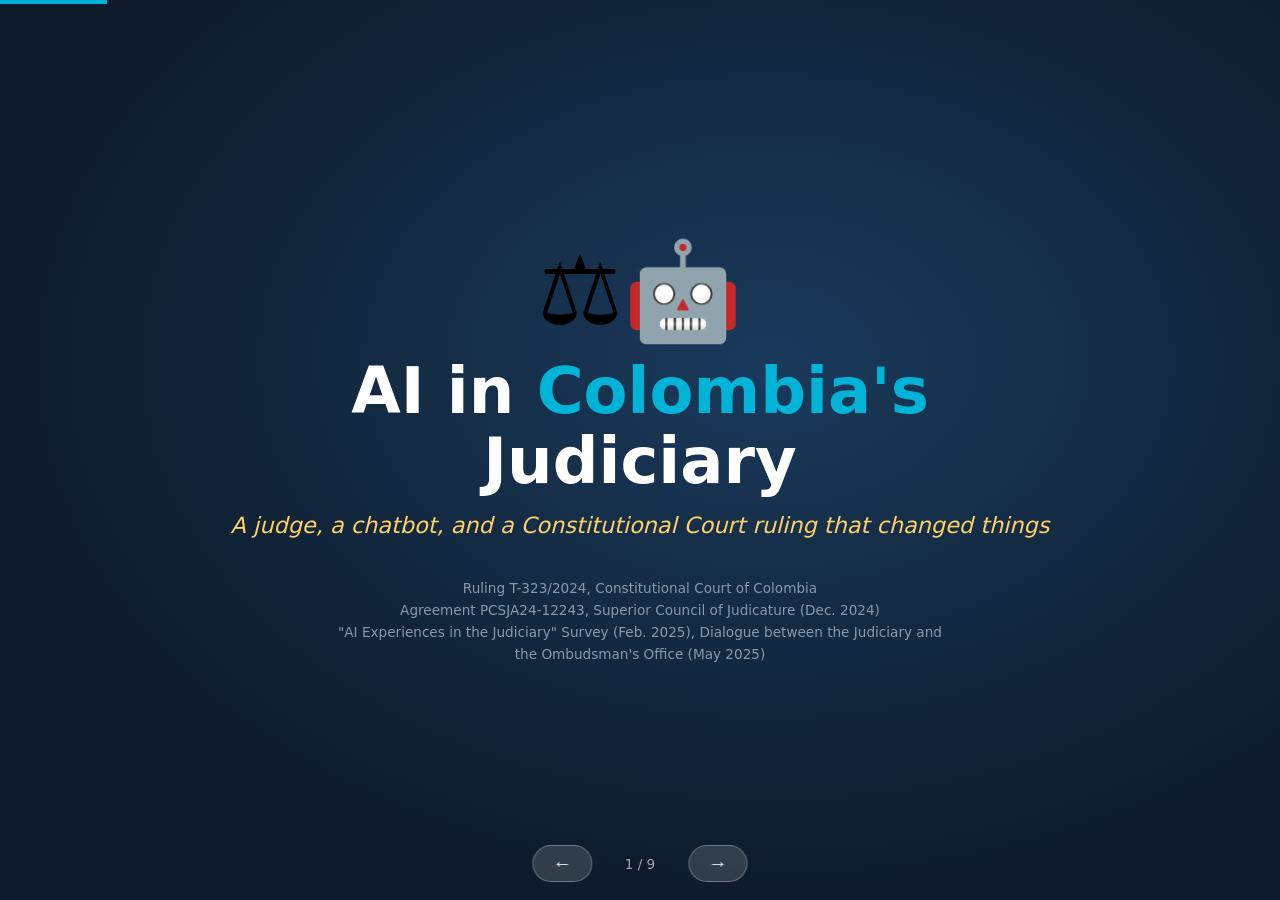
==== AI_Colombia_Judiciary.html @ 5d081150 "feat: add interactive HTML presentation on AI in Colombia's Judiciary Self-contained slideshow built" ====
<!doctype html>
<html lang="en">
  <head>
    <meta charset="UTF-8" />
    <meta name="viewport" content="width=device-width, initial-scale=1.0" />
    <title>AI in Colombia's Judiciary</title>
    <link rel="stylesheet" href="styles.css" />
  </head>
  <body>
    <div id="progress"></div>

    <div id="deck">

      <div class="slide active" id="s1">
        <div class="emoji-header">⚖️🤖</div>
        <h1>AI in <span>Colombia's</span><br />Judiciary</h1>
        <p class="subtitle">A judge, a chatbot, and a Constitutional Court ruling that changed things</p>
        <p class="sources">
          Ruling T-323/2024, Constitutional Court of Colombia<br />
          Agreement PCSJA24-12243, Superior Council of Judicature (Dec. 2024)<br />
          "AI Experiences in the Judiciary" Survey (Feb. 2025), Dialogue between the Judiciary and the Ombudsman's Office (May 2025)
        </p>
      </div>

      <div class="slide" id="s1b">
        <div class="collage-wrap">
          <a class="sc sc-court" href="https://www.corteconstitucional.gov.co/relatoria/2024/t-323-24.htm" target="_blank">
            <img src="corte.png" alt="Corte Constitucional T-323/2024" />
          </a>
          <a class="sc sc-unesco" href="https://www.unesco.org/en/articles/justice-meets-innovation-colombias-groundbreaking-ai-guidelines-courts#:~:text=Justice%20meets%20innovation:%20Colombia's%20groundbreaking%20AI%20guidelines%20for%20courts,of%20AI%20in%20justice%20systems." target="_blank">
            <img src="unesco.png" alt="UNESCO" />
          </a>
          <a class="sc sc-oxford" href="https://www.techandjustice.bsg.ox.ac.uk/research/colombia" target="_blank">
            <img src="oxford.png" alt="Oxford Tech and Justice" />
          </a>
          <a class="sc sc-chambers" href="https://chambers.com/articles/from-code-to-constitution-the-constitutionalization-of-artificial-intelligence-in-colombia-s-case-l" target="_blank">
            <img src="chambers.png" alt="Chambers and Partners" />
          </a>
        </div>
        <p class="dl-label">📎 Download supporting documents</p>
        <div class="dl-row">
          <a class="dl-btn" href="ABC_SentenciaIA_T323De2024.pdf" download>📄 ABC: Ruling T-323</a>
          <a class="dl-btn" href="DocumentoTecnico_LineamientosUsoIARamaJudicial_13122024_Vrev.pdf" download>📄 Technical Guidelines</a>
          <a class="dl-btn" href="Manual para el uso de IA-Navegable.pdf" download>📄 AI Use Manual</a>
          <a class="dl-btn" href="Informe-de-Repositorios-Proyecto-SAP-v2.0.pdf" download>📄 SAP Repository Report</a>
        </div>
      </div>

      <div class="slide" id="s2">
        <span class="slide-tag">The Case (2022/2023)</span>
        <h2>It started with a mom and her son.</h2>
        <div class="summary-box">
          "Blanca" filed a tutela on behalf of her son "Emilio," a child diagnosed with Autism Spectrum Disorder. The family was classified under SISBEN A4 (extreme poverty). She was asking for three things: no copayments for his therapies, transportation covered to get him to appointments, and a guarantee that his treatment wouldn't be cut off.
          <br /><br />
          <small class="fictional-names">"Blanca" and "Emilio" are fictional names. Per Agreement 02 of 2015 and Internal Circular 10/2022, the Court publishes two versions of every ruling involving minors: one with real names sent only to the parties, and one with fictional names for public distribution. This is the public version.</small>
        </div>
        <div class="steps">
          <div class="step">
            <div class="num">DEC 2022</div>
            <p>First instance court granted everything. EPS ordered to eliminate copayments and cover transport.</p>
          </div>
          <div class="step">
            <div class="num">JAN 2023</div>
            <p>Second instance confirmed, but the circuit court judge also opened ChatGPT 3.5 to <em>"extend the arguments."</em></p>
          </div>
          <div class="step">
            <div class="num">THEN</div>
            <p>The AI's answers went straight into the official court record, word for word.</p>
          </div>
          <div class="step">
            <div class="num">KEY FACT</div>
            <p>The judge had <strong class="highlight-green">already decided</strong> before consulting ChatGPT. The AI was used to write, not to think.</p>
          </div>
        </div>
        <span class="source">Source: Ruling T-323/2024, Constitutional Court of Colombia</span>
      </div>

      <div class="slide" id="s3">
        <h2>The Court's Take</h2>
        <p class="ruling-ref">Ruling T-323/2024, Constitutional Court. Justice Juan Carlos Cortés González</p>
        <div class="cards">
          <div class="card ok">
            <div class="icon">✅</div>
            <h3>Due Process: NOT violated</h3>
            <p>The judge had already made up his mind before opening ChatGPT. The AI wrote; it didn't think. That order of events was exactly what saved him.</p>
          </div>
          <div class="card warn">
            <div class="icon">⚠️</div>
            <h3>Transparency: NOT met</h3>
            <p>Just saying "I used AI" isn't enough. The people whose case it was had a right to know which tool, what he asked it, and what the model can get wrong.</p>
          </div>
          <div class="card warn">
            <div class="icon">⚠️</div>
            <h3>Accountability: AT RISK</h3>
            <p>Some of what ChatGPT produced was wrong. It has no specialized training in Colombian law. Those errors ended up in an official court record, and nobody caught them.</p>
          </div>
        </div>
        <div class="privacy-note">
          ✅ One thing he did get right: Emilio's personal data never went into ChatGPT. Privacy held.
        </div>
      </div>

      <div class="slide" id="s3b">
        <h2>What the Court Actually Ordered</h2>
        <p class="ruling-ref">Five binding orders in Ruling T-323/2024</p>
        <div class="orders-grid">
          <div class="order-card teal">
            <p class="order-title">1. Emilio's transportation coverage</p>
            <p class="order-body">The EPS must cover trips to every specialist visit and diagnostic procedure, not just therapy. For as long as the family can't pay for it themselves.</p>
          </div>
          <div class="order-card teal">
            <p class="order-title">2. No more copayments, and no more runaround</p>
            <p class="order-body">The EPS has to coordinate with its own providers so exemptions under Laws 1438/2011 and 1618/2013 kick in automatically. A family in extreme poverty shouldn't have to fight for a right that already exists.</p>
          </div>
          <div class="order-card amber">
            <p class="order-title">3. A message to every judge in Colombia</p>
            <p class="order-body">Not a ban. An exhortation: if you use AI, ask yourself whether it makes sense for the case and whether it holds up against constitutional principles and judicial independence.</p>
          </div>
          <div class="order-card amber">
            <p class="order-title">4. Guidelines within four months</p>
            <p class="order-body">The Superior Council of Judicature had to issue AI rules built on the 12 principles in this ruling. They did it: Agreement PCSJA24-12243, December 2024.</p>
          </div>
          <div class="order-card amber full">
            <p class="order-title">5. Train every judge, starting now</p>
            <p class="order-body">The Judicial School must send this ruling to every judge in the country and put together ongoing AI training grounded in rights, not just technology. Next slide: the 12 principles the training has to cover.</p>
          </div>
        </div>
        <span class="source-abs">Source: Ruling T-323/2024, Constitutional Court of Colombia</span>
      </div>

      <div class="slide" id="s3c">
        <div class="wheel-side">
          <h2>The 12 Principles</h2>
          <p>The Court didn't just point out what went wrong. It set out 12 principles that any use of AI in judicial work has to respect, and ordered the judiciary to build everything else on top of them.</p>
          <p class="wheel-note">These aren't suggestions. The Agreement PCSJA24-12243 is directly grounded in all twelve.</p>
          <p class="src">Source: Ruling T-323/2024, Constitutional Court of Colombia</p>
        </div>
        <div class="wheel-wrap" id="wheel">
          <svg class="wheel-svg" id="wheelSvg"></svg>
          <div class="wheel-hub">12<br />Principles<br /><small>T-323/2024</small></div>
        </div>
      </div>

      <div class="slide" id="s4">
        <h2>What the Court Said Had to Change</h2>
        <p class="sub">Six principles ordered by the Court, later codified in Agreement PCSJA24-12243</p>
        <div class="grid">
          <div class="rule">
            <div class="icon">👁️</div>
            <h3>Transparency</h3>
            <p>Put it on the record: which tool, what you asked, what it can and can't do</p>
          </div>
          <div class="rule">
            <div class="icon">🎯</div>
            <h3>Accountability</h3>
            <p>Check everything the AI tells you. Get trained. The reasoning stays yours.</p>
          </div>
          <div class="rule">
            <div class="icon">🔒</div>
            <h3>Privacy</h3>
            <p>No personal or sensitive data goes into any external AI tool. Full stop.</p>
          </div>
          <div class="rule">
            <div class="icon">🧠</div>
            <h3>Non-Substitution</h3>
            <p>Weighing evidence and deciding a case is a human job. That doesn't change.</p>
          </div>
          <div class="rule">
            <div class="icon">🔍</div>
            <h3>Rigor</h3>
            <p>Treat AI outputs the way you'd treat any unverified source: with skepticism</p>
          </div>
          <div class="rule">
            <div class="icon">⚖️</div>
            <h3>Equality</h3>
            <p>Algorithmic bias is a real risk when rights are on the line</p>
          </div>
        </div>
        <span class="source">Sources: Ruling T-323/2024, Agreement PCSJA24-12243, Dec. 2024</span>
      </div>

      <div class="slide" id="s5">
        <h2>How We Got Here</h2>
        <p class="sub">From one court record with ChatGPT in it to a full regulatory framework, in under two years</p>
        <div class="timeline">
          <div class="tl-item">
            <div class="tl-date">AUG 2024</div>
            <div class="tl-content">
              <h3>Ruling T-323/2024, Constitutional Court</h3>
              <p>The first AI ruling in Colombian justice history. It also told the Superior Council of Judicature to come up with concrete guidelines, and gave them four months to do it.</p>
            </div>
          </div>
          <div class="tl-item">
            <div class="tl-date">DEC 2024</div>
            <div class="tl-content">
              <h3>Agreement PCSJA24-12243, Superior Council of Judicature</h3>
              <p>They delivered. 16 articles covering what's allowed, what isn't, who's responsible, and how to report usage. Three categories of permitted use, clearly defined.</p>
            </div>
          </div>
          <div class="tl-item">
            <div class="tl-date">FEB 2025</div>
            <div class="tl-content">
              <h3>Survey: "AI Experiences in the Judiciary"</h3>
              <p>3,152 judicial servants answered questions about how they're actually using AI. The results (including an interactive dashboard) were made public.</p>
            </div>
          </div>
          <div class="tl-item">
            <div class="tl-date">MAY 2025</div>
            <div class="tl-content">
              <h3>Judiciary + Ombudsman's Office</h3>
              <p>Both institutions started working groups together to review how the Agreement is being implemented, with a focus on human rights.</p>
            </div>
          </div>
        </div>
        <span class="source">Sources: ramajudicial.gov.co, defensoria.gov.co, Ruling T-323/2024</span>
      </div>

      <div class="slide" id="s6">
        <h2>The Numbers</h2>
        <p class="sub">Feb. 2025, 3,152 judicial servants surveyed across Colombia</p>
        <div class="stats-row">
          <div class="stat">
            <div class="big">3/10</div>
            <p>judicial servants<br />already use AI</p>
          </div>
          <div class="stat">
            <div class="big">53.6%</div>
            <p>of AI users<br />work in courts</p>
          </div>
          <div class="stat">
            <div class="big">22.1%</div>
            <p>of <strong>judges</strong><br />use AI</p>
          </div>
          <div class="stat">
            <div class="big">39.9%</div>
            <p>of <strong>magistrates</strong><br />use AI</p>
          </div>
        </div>
        <p class="uses-label">And what are they actually doing with it?</p>
        <div class="uses-row">
          <div class="use-card">
            <div class="icon">📚</div>
            <div class="pct">78%</div>
            <p>Legal research</p>
          </div>
          <div class="use-card">
            <div class="icon">✏️</div>
            <div class="pct">65%</div>
            <p>Summarize &amp; edit texts</p>
          </div>
          <div class="use-card">
            <div class="icon">🎙️</div>
            <div class="pct">42%</div>
            <p>Transcribe audio</p>
          </div>
          <div class="use-card">
            <div class="icon">💡</div>
            <div class="pct">38%</div>
            <p>Generate ideas</p>
          </div>
        </div>
        <p class="note">Bogotá accounts for 18.7% of all reported AI users in the judiciary</p>
      </div>

      <div class="slide" id="s7">
        <h2>What You Can and Cannot Do</h2>
        <p class="sub">Agreement PCSJA24-12243, Articles 4 and 5</p>
        <div class="cols">
          <div class="col yes">
            <h3>✅ GO AHEAD</h3>
            <ul>
              <li>Write emails and administrative documents</li>
              <li>Organize hearing schedules</li>
              <li>Summarize case law, as long as a human checks it</li>
              <li>Search for legal sources</li>
              <li>Transcribe hearings</li>
              <li>Fix grammar and spelling</li>
            </ul>
          </div>
          <div class="col no">
            <h3>❌ HARD NO</h3>
            <ul>
              <li>Let AI weigh evidence on its own</li>
              <li>Use AI output as the reasoning behind a ruling</li>
              <li>Let AI make any substantive call</li>
              <li>Outsource the judge's thinking to a machine</li>
              <li>Run case data through a free public chatbot</li>
              <li>Feed personal data of any party into an AI</li>
            </ul>
          </div>
        </div>
      </div>

      <div class="slide" id="s8">
        <h2>The Official 7-Step Checklist</h2>
        <p class="sub">CSJ's guide to using AI without getting into trouble (2024/2025)</p>
        <div class="steps">
          <div class="st">
            <div class="num">1</div>
            <h3>Why are you using it?</h3>
            <p>Have a clear purpose before you open any tool</p>
          </div>
          <div class="st">
            <div class="num">2</div>
            <h3>Is it actually allowed?</h3>
            <p>Check Article 4 of the Agreement before you start</p>
          </div>
          <div class="st">
            <div class="num">3</div>
            <h3>Know your tool</h3>
            <p>Understand its limits and how it handles the data you give it</p>
          </div>
          <div class="st">
            <div class="num">4</div>
            <h3>Remember the basics</h3>
            <p>No free chatbots with case data. Cite the AI. Protect personal data. The decision is yours.</p>
          </div>
        </div>
        <div class="step2">
          <div class="st">
            <div class="num">5</div>
            <h3>You still have to check</h3>
            <p>Verify every piece of AI-generated information before it goes anywhere</p>
          </div>
          <div class="st">
            <div class="num">6</div>
            <h3>Put it on the record</h3>
            <p>Log the tool, model, provider, date and the prompts you used. In the file.</p>
          </div>
          <div class="st">
            <div class="num">7</div>
            <h3>Report it</h3>
            <p>Send usage info to UTDI:<br />inteligenciartificial@<br />deaj.ramajudicial.gov.co</p>
          </div>
        </div>
        <span class="source">Source: Manual for AI Use, Superior Council of Judicature, 2024/2025</span>
      </div>

      <div class="slide" id="s9">
        <h2>Still a Work in Progress 🔭</h2>
        <div class="cards">
          <div class="card">
            <div class="icon">🚧</div>
            <h3>No other country in LatAm has done this</h3>
            <p>Colombia is the first in the region to have a regulatory framework specifically for AI in the judiciary. The framework itself treats the rules as a starting point, not a final answer.</p>
          </div>
          <div class="card">
            <div class="icon">🤝</div>
            <h3>Nobody's doing this alone</h3>
            <p>The Judiciary, the Ombudsman's Office, and the Judicial School are working together on implementation. The Agreement also calls for collaboration with UNESCO and other international bodies.</p>
          </div>
          <div class="card">
            <div class="icon">🎯</div>
            <h3>Where they want to end up</h3>
            <p>A dedicated AI platform built for Colombian law. Not a general chatbot repurposed for court use. Fewer hallucinations, fewer biases, and no privacy gaps.</p>
          </div>
        </div>
        <p class="credit">
          Sources: ramajudicial.gov.co, Ruling T-323/2024, Agreement PCSJA24-12243, Judiciary Survey Feb. 2025, Ombudsman's Office May 2025
        </p>
      </div>

    </div>

    <div id="nav">
      <button id="prevBtn" onclick="move(-1)">←</button>
      <span id="counter">1 / 9</span>
      <button id="nextBtn" onclick="move(1)">→</button>
    </div>

    <script src="slides.js"></script>
  </body>
</html>
---- styles.css ----
*,
*::before,
*::after {
  box-sizing: border-box;
  margin: 0;
  padding: 0;
}

:root {
  --gold: #f5c518;
  --navy: #0d1b2a;
  --teal: #00b4d8;
  --green: #06d6a0;
  --red: #ef476f;
  --amber: #ffd166;
  --light: #f8f9fa;
  --muted: #8899aa;
  --font: "Segoe UI", system-ui, sans-serif;
}

html,
body {
  width: 100%;
  height: 100%;
  background: #000;
  font-family: var(--font);
  overflow: hidden;
}

#deck {
  width: 100vw;
  height: 100vh;
  position: relative;
}

.slide {
  position: absolute;
  inset: 0;
  display: flex;
  flex-direction: column;
  justify-content: center;
  align-items: center;
  padding: 4vw 6vw;
  opacity: 0;
  pointer-events: none;
  transition: opacity 0.45s ease;
  overflow: hidden;
}

.slide.active {
  opacity: 1;
  pointer-events: all;
}

#nav {
  position: fixed;
  bottom: 2vh;
  left: 50%;
  transform: translateX(-50%);
  display: flex;
  gap: 1rem;
  align-items: center;
  z-index: 999;
}

#nav button {
  background: rgba(255, 255, 255, 0.15);
  border: 1px solid rgba(255, 255, 255, 0.3);
  color: #fff;
  font-size: 1.2rem;
  padding: 0.4rem 1.2rem;
  border-radius: 2rem;
  cursor: pointer;
  backdrop-filter: blur(6px);
  transition: background 0.2s;
}

#nav button:hover {
  background: rgba(255, 255, 255, 0.3);
}

#counter {
  color: rgba(255, 255, 255, 0.6);
  font-size: 0.85rem;
  min-width: 4rem;
  text-align: center;
}

#progress {
  position: fixed;
  top: 0;
  left: 0;
  height: 4px;
  background: var(--teal);
  transition: width 0.4s ease;
  z-index: 999;
}

#s1 {
  background: radial-gradient(ellipse at 60% 40%, #1a3a5c 0%, var(--navy) 70%);
  text-align: center;
}

#s1 .emoji-header {
  font-size: clamp(3rem, 8vw, 6rem);
  margin-bottom: 0.5rem;
}

#s1 .badge {
  display: inline-block;
  background: var(--gold);
  color: #000;
  font-weight: 800;
  font-size: clamp(0.7rem, 1.5vw, 1rem);
  padding: 0.3rem 1.2rem;
  border-radius: 2rem;
  letter-spacing: 0.1em;
  margin-bottom: 2rem;
}

#s1 h1 {
  font-size: clamp(2rem, 5vw, 4rem);
  font-weight: 900;
  color: #fff;
  line-height: 1.1;
  margin-bottom: 1rem;
}

#s1 h1 span {
  color: var(--teal);
}

#s1 .subtitle {
  font-size: clamp(1rem, 2vw, 1.4rem);
  color: var(--amber);
  margin-bottom: 2.5rem;
  font-style: italic;
}

#s1 .sources {
  font-size: clamp(0.6rem, 1.1vw, 0.85rem);
  color: var(--muted);
  max-width: 70ch;
  text-align: center;
  line-height: 1.6;
}

#s2 {
  background: linear-gradient(135deg, #0f2027, #203a43, #2c5364);
}

#s2 .slide-tag {
  position: absolute;
  top: 4vh;
  left: 6vw;
  font-size: clamp(0.65rem, 1.2vw, 0.9rem);
  color: var(--muted);
  letter-spacing: 0.08em;
  text-transform: uppercase;
}

#s2 h2 {
  font-size: clamp(1.8rem, 4vw, 3rem);
  color: #fff;
  font-weight: 800;
  margin-bottom: 0.3rem;
  text-align: center;
}

#s2 .year-badge {
  background: var(--red);
  color: #fff;
  font-weight: 700;
  font-size: clamp(0.7rem, 1.4vw, 0.95rem);
  padding: 0.25rem 0.9rem;
  border-radius: 1rem;
  display: inline-block;
  margin-bottom: 2rem;
}

#s2 .summary-box {
  background: rgba(255, 255, 255, 0.07);
  border-left: 4px solid var(--teal);
  border-radius: 0.5rem;
  padding: 1.2rem 1.8rem;
  max-width: 55ch;
  font-size: clamp(0.9rem, 1.6vw, 1.1rem);
  color: #d0e8f0;
  margin-bottom: 2rem;
  text-align: center;
}

#s2 .steps {
  display: grid;
  grid-template-columns: repeat(4, 1fr);
  gap: 1rem;
  width: 100%;
  max-width: 900px;
}

#s2 .step {
  background: rgba(255, 255, 255, 0.06);
  border-radius: 0.75rem;
  padding: 1rem;
  text-align: center;
  border-top: 3px solid var(--teal);
}

#s2 .step .num {
  font-size: 1.6rem;
  margin-bottom: 0.4rem;
}

#s2 .step p {
  font-size: clamp(0.7rem, 1.2vw, 0.9rem);
  color: #b0ccd8;
  line-height: 1.4;
}

#s2 .source {
  position: absolute;
  bottom: 2.5vh;
  right: 6vw;
  font-size: 0.72rem;
  color: var(--muted);
}

#s3 {
  background: linear-gradient(160deg, #0d1b2a 0%, #1a2a3a 100%);
}

#s3 h2 {
  font-size: clamp(1.6rem, 3.5vw, 2.6rem);
  color: #fff;
  font-weight: 800;
  margin-bottom: 0.4rem;
  text-align: center;
}

#s3 .ruling-ref {
  font-size: clamp(0.65rem, 1.1vw, 0.85rem);
  color: var(--muted);
  margin-bottom: 2.2rem;
  text-align: center;
  letter-spacing: 0.04em;
}

#s3 .cards {
  display: grid;
  grid-template-columns: repeat(3, 1fr);
  gap: 1.2rem;
  width: 100%;
  max-width: 950px;
  margin-bottom: 1.5rem;
}

#s3 .card {
  border-radius: 1rem;
  padding: 1.4rem;
  display: flex;
  flex-direction: column;
  gap: 0.5rem;
}

#s3 .card.ok {
  background: rgba(6, 214, 160, 0.12);
  border: 1.5px solid var(--green);
}

#s3 .card.warn {
  background: rgba(255, 209, 102, 0.1);
  border: 1.5px solid var(--amber);
}

#s3 .card .icon {
  font-size: 1.8rem;
}

#s3 .card h3 {
  font-size: clamp(0.85rem, 1.4vw, 1rem);
  font-weight: 700;
  color: #fff;
}

#s3 .card p {
  font-size: clamp(0.72rem, 1.1vw, 0.85rem);
  color: #b0ccd8;
  line-height: 1.5;
}

#s3 .privacy-note {
  background: rgba(6, 214, 160, 0.08);
  border: 1px solid var(--green);
  border-radius: 0.6rem;
  padding: 0.75rem 1.4rem;
  font-size: clamp(0.7rem, 1.1vw, 0.85rem);
  color: var(--green);
  max-width: 750px;
  text-align: center;
}

#s4 {
  background: linear-gradient(135deg, #0d1b2a, #162232);
}

#s4 h2 {
  font-size: clamp(1.6rem, 3.5vw, 2.6rem);
  color: #fff;
  font-weight: 800;
  margin-bottom: 0.3rem;
  text-align: center;
}

#s4 .sub {
  font-size: clamp(0.7rem, 1.2vw, 0.9rem);
  color: var(--muted);
  margin-bottom: 2rem;
  text-align: center;
}

#s4 .grid {
  display: grid;
  grid-template-columns: repeat(3, 1fr);
  gap: 1rem;
  width: 100%;
  max-width: 950px;
}

#s4 .rule {
  background: rgba(255, 255, 255, 0.05);
  border-radius: 0.9rem;
  padding: 1.2rem 1rem;
  border-bottom: 3px solid var(--teal);
  text-align: center;
}

#s4 .rule .icon {
  font-size: 2rem;
  margin-bottom: 0.5rem;
}

#s4 .rule h3 {
  font-size: clamp(0.8rem, 1.3vw, 1rem);
  color: var(--teal);
  font-weight: 700;
  margin-bottom: 0.4rem;
}

#s4 .rule p {
  font-size: clamp(0.68rem, 1.05vw, 0.82rem);
  color: #9ab0c0;
  line-height: 1.5;
}

#s4 .source {
  position: absolute;
  bottom: 2.5vh;
  right: 6vw;
  font-size: 0.72rem;
  color: var(--muted);
}

#s5 {
  background: linear-gradient(160deg, #0a1628, #162232);
}

#s5 h2 {
  font-size: clamp(1.6rem, 3.5vw, 2.6rem);
  color: #fff;
  font-weight: 800;
  margin-bottom: 0.4rem;
  text-align: center;
}

#s5 .sub {
  font-size: clamp(0.7rem, 1.1vw, 0.85rem);
  color: var(--muted);
  margin-bottom: 2rem;
  text-align: center;
}

#s5 .timeline {
  display: flex;
  flex-direction: column;
  gap: 1rem;
  width: 100%;
  max-width: 800px;
}

#s5 .tl-item {
  display: grid;
  grid-template-columns: 6rem 1fr;
  gap: 1.2rem;
  align-items: start;
}

#s5 .tl-date {
  background: var(--teal);
  color: #000;
  font-weight: 800;
  font-size: clamp(0.65rem, 1.1vw, 0.85rem);
  padding: 0.35rem 0.6rem;
  border-radius: 0.5rem;
  text-align: center;
  align-self: start;
  margin-top: 0.1rem;
}

#s5 .tl-content h3 {
  font-size: clamp(0.82rem, 1.3vw, 1rem);
  color: #fff;
  font-weight: 700;
  margin-bottom: 0.2rem;
}

#s5 .tl-content p {
  font-size: clamp(0.68rem, 1.05vw, 0.82rem);
  color: #9ab0c0;
  line-height: 1.5;
}

#s5 .source {
  position: absolute;
  bottom: 2.5vh;
  right: 6vw;
  font-size: 0.72rem;
  color: var(--muted);
}

#s6 {
  background: linear-gradient(135deg, #0d1b2a, #1c2e40);
}

#s6 h2 {
  font-size: clamp(1.6rem, 3.5vw, 2.6rem);
  color: #fff;
  font-weight: 800;
  margin-bottom: 0.3rem;
  text-align: center;
}

#s6 .sub {
  font-size: clamp(0.7rem, 1.1vw, 0.85rem);
  color: var(--muted);
  margin-bottom: 1.8rem;
  text-align: center;
}

#s6 .stats-row {
  display: grid;
  grid-template-columns: repeat(4, 1fr);
  gap: 1rem;
  width: 100%;
  max-width: 950px;
  margin-bottom: 1.5rem;
}

#s6 .stat {
  background: rgba(0, 180, 216, 0.1);
  border: 1px solid rgba(0, 180, 216, 0.3);
  border-radius: 1rem;
  padding: 1.2rem 0.8rem;
  text-align: center;
}

#s6 .stat .big {
  font-size: clamp(1.8rem, 4vw, 3rem);
  font-weight: 900;
  color: var(--teal);
}

#s6 .stat p {
  font-size: clamp(0.68rem, 1.05vw, 0.82rem);
  color: #9ab0c0;
  margin-top: 0.3rem;
  line-height: 1.4;
}

#s6 .uses-row {
  display: grid;
  grid-template-columns: repeat(4, 1fr);
  gap: 0.8rem;
  width: 100%;
  max-width: 950px;
}

#s6 .use-card {
  background: rgba(255, 255, 255, 0.05);
  border-radius: 0.8rem;
  padding: 0.9rem 0.8rem;
  text-align: center;
}

#s6 .use-card .icon {
  font-size: 1.4rem;
}

#s6 .use-card .pct {
  font-size: clamp(1.2rem, 2.5vw, 1.8rem);
  font-weight: 800;
  color: var(--amber);
}

#s6 .use-card p {
  font-size: clamp(0.62rem, 1vw, 0.78rem);
  color: #9ab0c0;
  margin-top: 0.2rem;
}

#s6 .note {
  font-size: 0.72rem;
  color: var(--muted);
  margin-top: 0.8rem;
}

#s7 {
  background: linear-gradient(135deg, #0d1b2a, #162232);
}

#s7 h2 {
  font-size: clamp(1.6rem, 3.5vw, 2.6rem);
  color: #fff;
  font-weight: 800;
  margin-bottom: 0.3rem;
  text-align: center;
}

#s7 .sub {
  font-size: clamp(0.7rem, 1.1vw, 0.85rem);
  color: var(--muted);
  margin-bottom: 1.8rem;
  text-align: center;
}

#s7 .cols {
  display: grid;
  grid-template-columns: 1fr 1fr;
  gap: 1.5rem;
  width: 100%;
  max-width: 850px;
}

#s7 .col {
  border-radius: 1rem;
  padding: 1.4rem 1.6rem;
}

#s7 .col.yes {
  background: rgba(6, 214, 160, 0.09);
  border: 1.5px solid rgba(6, 214, 160, 0.5);
}

#s7 .col.no {
  background: rgba(239, 71, 111, 0.09);
  border: 1.5px solid rgba(239, 71, 111, 0.5);
}

#s7 .col h3 {
  font-size: clamp(0.85rem, 1.4vw, 1.05rem);
  font-weight: 800;
  margin-bottom: 1rem;
}

#s7 .col.yes h3 {
  color: var(--green);
}

#s7 .col.no h3 {
  color: var(--red);
}

#s7 .col ul {
  list-style: none;
  display: flex;
  flex-direction: column;
  gap: 0.6rem;
}

#s7 .col ul li {
  font-size: clamp(0.7rem, 1.1vw, 0.85rem);
  color: #b0ccd8;
  padding-left: 1.4rem;
  position: relative;
  line-height: 1.4;
}

#s7 .col.yes ul li::before {
  content: "✓";
  position: absolute;
  left: 0;
  color: var(--green);
  font-weight: 700;
}

#s7 .col.no ul li::before {
  content: "✗";
  position: absolute;
  left: 0;
  color: var(--red);
  font-weight: 700;
}

#s8 {
  background: linear-gradient(160deg, #0a1628, #1c2e40);
}

#s8 h2 {
  font-size: clamp(1.5rem, 3vw, 2.4rem);
  color: #fff;
  font-weight: 800;
  margin-bottom: 0.3rem;
  text-align: center;
}

#s8 .sub {
  font-size: clamp(0.65rem, 1.1vw, 0.85rem);
  color: var(--muted);
  margin-bottom: 1.6rem;
  text-align: center;
}

#s8 .steps {
  display: grid;
  grid-template-columns: repeat(4, 1fr);
  gap: 0.8rem;
  width: 100%;
  max-width: 950px;
  margin-bottom: 0.8rem;
}

#s8 .step2 {
  display: grid;
  grid-template-columns: repeat(3, 1fr);
  gap: 0.8rem;
  width: 100%;
  max-width: 710px;
}

#s8 .st {
  background: rgba(255, 255, 255, 0.06);
  border-radius: 0.9rem;
  padding: 1rem 0.9rem;
  border-top: 3px solid var(--teal);
  text-align: center;
}

#s8 .st .num {
  width: 2rem;
  height: 2rem;
  border-radius: 50%;
  background: var(--teal);
  color: #000;
  font-weight: 800;
  font-size: 0.9rem;
  display: flex;
  align-items: center;
  justify-content: center;
  margin: 0 auto 0.5rem;
}

#s8 .st h3 {
  font-size: clamp(0.75rem, 1.2vw, 0.9rem);
  color: var(--teal);
  font-weight: 700;
  margin-bottom: 0.3rem;
}

#s8 .st p {
  font-size: clamp(0.62rem, 0.95vw, 0.78rem);
  color: #9ab0c0;
  line-height: 1.4;
}

#s8 .source {
  position: absolute;
  bottom: 2.5vh;
  right: 6vw;
  font-size: 0.72rem;
  color: var(--muted);
}

#s9 {
  background: radial-gradient(ellipse at 40% 60%, #1a3a5c 0%, var(--navy) 70%);
  text-align: center;
}

#s9 h2 {
  font-size: clamp(1.8rem, 4vw, 3rem);
  color: #fff;
  font-weight: 800;
  margin-bottom: 2rem;
}

#s9 .cards {
  display: grid;
  grid-template-columns: repeat(3, 1fr);
  gap: 1.4rem;
  width: 100%;
  max-width: 900px;
}

#s9 .card {
  background: rgba(255, 255, 255, 0.07);
  border-radius: 1.2rem;
  padding: 1.8rem 1.4rem;
  border-bottom: 3px solid var(--teal);
}

#s9 .card .icon {
  font-size: 2.6rem;
  margin-bottom: 0.8rem;
}

#s9 .card h3 {
  font-size: clamp(0.85rem, 1.5vw, 1.1rem);
  color: var(--teal);
  font-weight: 700;
  margin-bottom: 0.8rem;
}

#s9 .card p {
  font-size: clamp(0.7rem, 1.1vw, 0.85rem);
  color: #9ab0c0;
  line-height: 1.6;
}

#s9 .credit {
  position: absolute;
  bottom: 8vh;
  left: 50%;
  transform: translateX(-50%);
  font-size: 0.72rem;
  color: var(--muted);
  text-align: center;
  white-space: nowrap;
}

#s1b {
  background: #0d1420;
  padding-bottom: 7vh;
}

#s1b .collage-wrap {
  position: relative;
  width: 860px;
  height: 430px;
  margin-bottom: 1.2rem;
  flex-shrink: 0;
}

#s1b .sc {
  position: absolute;
  border-radius: 6px;
  overflow: hidden;
  box-shadow:
    0 8px 32px rgba(0, 0, 0, 0.7),
    0 2px 6px rgba(0, 0, 0, 0.5);
  transition:
    transform 0.22s,
    box-shadow 0.22s,
    z-index 0s;
  text-decoration: none;
  display: block;
}

#s1b .sc:hover {
  box-shadow: 0 18px 48px rgba(0, 0, 0, 0.85);
  z-index: 10 !important;
}

#s1b .sc img {
  width: 100%;
  height: 100%;
  object-fit: contain;
  object-position: top center;
  background: #fff;
  display: block;
  pointer-events: none;
}

#s1b .dl-label {
  font-size: clamp(0.6rem, 0.9vw, 0.76rem);
  color: var(--muted);
  text-align: center;
  margin-bottom: 0.4rem;
}

#s1b .dl-row {
  display: flex;
  flex-wrap: wrap;
  gap: 0.4rem;
  justify-content: center;
  max-width: 940px;
}

#s1b .dl-btn {
  background: rgba(255, 255, 255, 0.07);
  border: 1px solid rgba(255, 255, 255, 0.18);
  color: #b0ccd8;
  font-size: clamp(0.55rem, 0.82vw, 0.7rem);
  padding: 0.26rem 0.75rem;
  border-radius: 1.5rem;
  text-decoration: none;
  transition: background 0.2s;
  display: flex;
  align-items: center;
  gap: 0.26rem;
}

#s1b .dl-btn:hover {
  background: rgba(255, 255, 255, 0.2);
  color: #fff;
}

#s3c {
  background: linear-gradient(160deg, #0a1628, #162232);
  flex-direction: row !important;
  justify-content: center !important;
  gap: 3vw;
}

#s3c .wheel-side {
  display: flex;
  flex-direction: column;
  justify-content: center;
  max-width: 320px;
}

#s3c .wheel-side h2 {
  font-size: clamp(1.3rem, 2.5vw, 2rem);
  color: #fff;
  font-weight: 800;
  margin-bottom: 0.6rem;
}

#s3c .wheel-side p {
  font-size: clamp(0.7rem, 1.1vw, 0.85rem);
  color: #9ab0c0;
  line-height: 1.6;
}

#s3c .wheel-side .src {
  font-size: 0.7rem;
  color: var(--muted);
  margin-top: 1rem;
}

.wheel-wrap {
  position: relative;
  width: 400px;
  height: 400px;
  flex-shrink: 0;
}

.wheel-hub {
  position: absolute;
  top: 50%;
  left: 50%;
  transform: translate(-50%, -50%);
  width: 108px;
  height: 108px;
  border-radius: 50%;
  background: var(--teal);
  color: #000;
  display: flex;
  flex-direction: column;
  align-items: center;
  justify-content: center;
  text-align: center;
  font-weight: 900;
  font-size: 0.82rem;
  line-height: 1.25;
  z-index: 2;
}

.wheel-hub small {
  font-size: 0.58rem;
  font-weight: 600;
  opacity: 0.75;
}

.principle-pill {
  position: absolute;
  transform: translate(-50%, -50%);
  background: rgba(0, 180, 216, 0.1);
  border: 1px solid rgba(0, 180, 216, 0.38);
  color: #cce4f0;
  font-size: clamp(0.58rem, 0.85vw, 0.7rem);
  padding: 0.24rem 0.6rem;
  border-radius: 2rem;
  white-space: nowrap;
  z-index: 2;
  transition: background 0.2s;
}

.principle-pill:hover {
  background: rgba(0, 180, 216, 0.28);
}

.wheel-svg {
  position: absolute;
  inset: 0;
  width: 100%;
  height: 100%;
  z-index: 1;
}

@media (max-width: 800px) {
  #s2 .steps,
  #s6 .stats-row,
  #s6 .uses-row,
  #s8 .steps {
    grid-template-columns: repeat(2, 1fr);
  }
  #s3 .cards,
  #s4 .grid,
  #s7 .cols,
  #s9 .cards {
    grid-template-columns: 1fr;
    gap: 0.7rem;
  }
  #s8 .step2 {
    grid-template-columns: repeat(3, 1fr);
  }
}

.sc-court {
  width: 390px;
  height: 270px;
  left: 0;
  top: 60px;
  transform: rotate(-2.5deg);
  z-index: 2;
}

.sc-unesco {
  width: 420px;
  height: 268px;
  right: 0;
  top: 0;
  transform: rotate(2deg);
  z-index: 3;
}

.sc-oxford {
  width: 360px;
  height: 210px;
  left: 90px;
  bottom: 0;
  transform: rotate(1.5deg);
  z-index: 4;
}

.sc-chambers {
  width: 350px;
  height: 210px;
  right: 20px;
  bottom: 10px;
  transform: rotate(-1.8deg);
  z-index: 5;
}

.summary-box {
  max-width: 65ch;
}

.fictional-names {
  color: var(--muted);
  font-size: 0.8em;
}

.highlight-green {
  color: var(--green);
}

.orders-grid {
  display: grid;
  grid-template-columns: 1fr 1fr;
  gap: 0.9rem;
  width: 100%;
  max-width: 950px;
}

.order-card {
  border-radius: 0.9rem;
  padding: 1rem 1.2rem;
}

.order-card.teal {
  background: rgba(0, 180, 216, 0.09);
  border: 1px solid rgba(0, 180, 216, 0.35);
}

.order-card.amber {
  background: rgba(255, 209, 102, 0.08);
  border: 1px solid rgba(255, 209, 102, 0.35);
}

.order-card.full {
  grid-column: 1 / -1;
}

.order-title {
  color: var(--teal);
  font-weight: 700;
  font-size: clamp(0.72rem, 1.15vw, 0.88rem);
  margin-bottom: 0.35rem;
}

.order-card.amber .order-title {
  color: var(--amber);
}

.order-body {
  color: #b0ccd8;
  font-size: clamp(0.66rem, 1vw, 0.8rem);
  line-height: 1.5;
}

.source-abs {
  position: absolute;
  bottom: 6.5vh;
  right: 6vw;
  font-size: 0.72rem;
  color: var(--muted);
}

.wheel-note {
  margin-top: 0.8rem;
}

.uses-label {
  color: var(--amber);
  font-size: clamp(0.75rem, 1.2vw, 0.9rem);
  margin-bottom: 0.8rem;
  font-weight: 700;
}
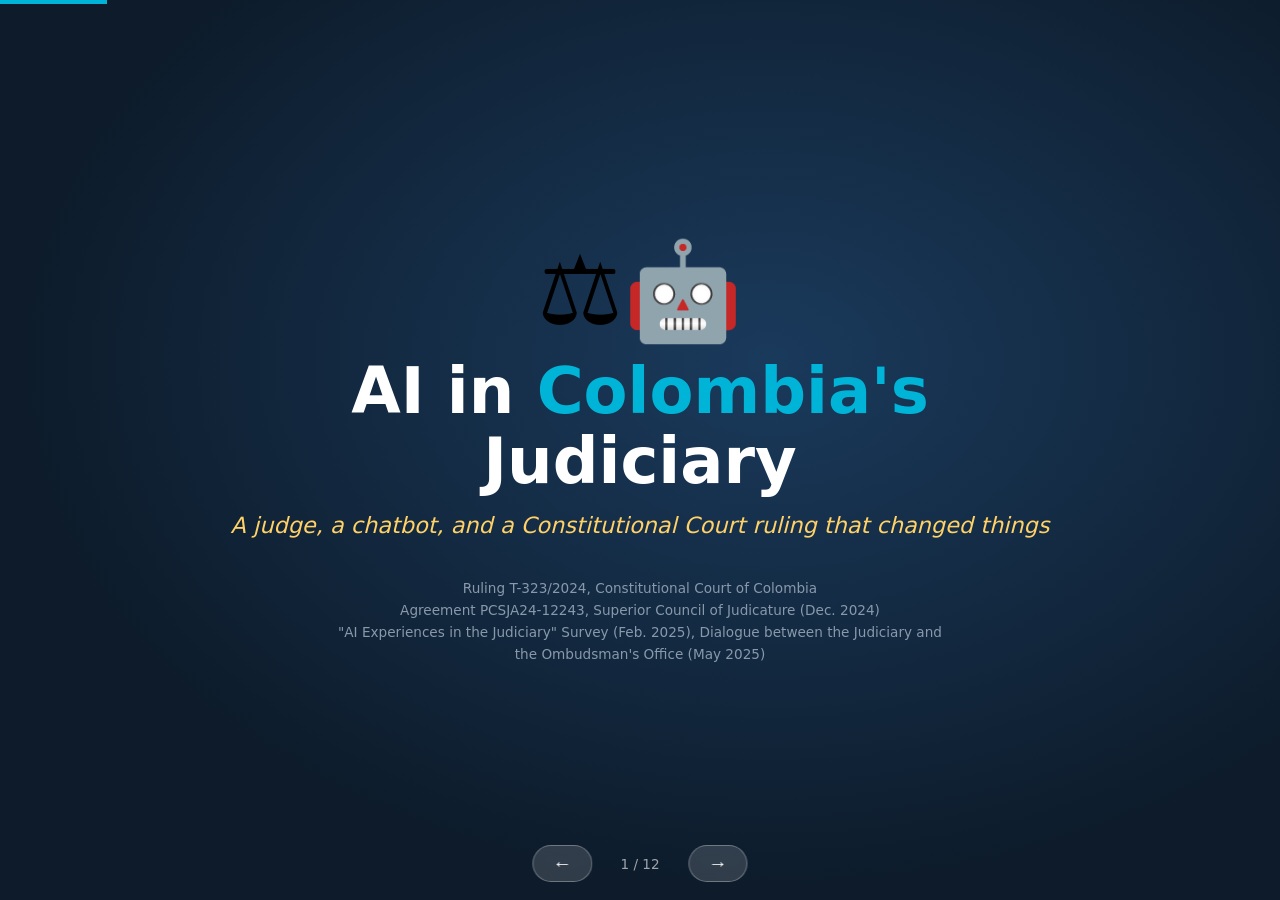
==== commit 521d0773: "fix: unify source footnote positioning and align slide 12 credit" ====
--- a/AI_Colombia_Judiciary.html
+++ b/AI_Colombia_Judiciary.html
@@ -364,7 +364,7 @@
 
     <div id="nav">
       <button id="prevBtn" onclick="move(-1)">←</button>
-      <span id="counter">1 / 9</span>
+      <span id="counter"></span>
       <button id="nextBtn" onclick="move(1)">→</button>
     </div>
 
--- a/styles.css
+++ b/styles.css
@@ -217,9 +217,10 @@
   line-height: 1.4;
 }
 
-#s2 .source {
+/* single rule for all source footnotes */
+.source {
   position: absolute;
-  bottom: 2.5vh;
+  bottom: 7vh;
   right: 6vw;
   font-size: 0.72rem;
   color: var(--muted);
@@ -299,6 +300,25 @@
   text-align: center;
 }
 
+#s3b {
+  background: linear-gradient(135deg, #0d1b2a, #1a2e40);
+}
+
+#s3b h2 {
+  font-size: clamp(1.6rem, 3.5vw, 2.6rem);
+  color: #fff;
+  font-weight: 800;
+  margin-bottom: 0.3rem;
+  text-align: center;
+}
+
+#s3b .ruling-ref {
+  font-size: clamp(0.65rem, 1.1vw, 0.85rem);
+  color: var(--muted);
+  margin-bottom: 1.6rem;
+  text-align: center;
+}
+
 #s4 {
   background: linear-gradient(135deg, #0d1b2a, #162232);
 }
@@ -352,13 +372,6 @@
   line-height: 1.5;
 }
 
-#s4 .source {
-  position: absolute;
-  bottom: 2.5vh;
-  right: 6vw;
-  font-size: 0.72rem;
-  color: var(--muted);
-}
 
 #s5 {
   background: linear-gradient(160deg, #0a1628, #162232);
@@ -419,13 +432,6 @@
   line-height: 1.5;
 }
 
-#s5 .source {
-  position: absolute;
-  bottom: 2.5vh;
-  right: 6vw;
-  font-size: 0.72rem;
-  color: var(--muted);
-}
 
 #s6 {
   background: linear-gradient(135deg, #0d1b2a, #1c2e40);
@@ -671,13 +677,6 @@
   line-height: 1.4;
 }
 
-#s8 .source {
-  position: absolute;
-  bottom: 2.5vh;
-  right: 6vw;
-  font-size: 0.72rem;
-  color: var(--muted);
-}
 
 #s9 {
   background: radial-gradient(ellipse at 40% 60%, #1a3a5c 0%, var(--navy) 70%);
@@ -726,12 +725,11 @@
 
 #s9 .credit {
   position: absolute;
-  bottom: 8vh;
-  left: 50%;
-  transform: translateX(-50%);
+  bottom: 7vh;
+  right: 6vw;
   font-size: 0.72rem;
   color: var(--muted);
-  text-align: center;
+  text-align: right;
   white-space: nowrap;
 }
 
@@ -1019,7 +1017,7 @@
 
 .source-abs {
   position: absolute;
-  bottom: 6.5vh;
+  bottom: 7vh;
   right: 6vw;
   font-size: 0.72rem;
   color: var(--muted);
